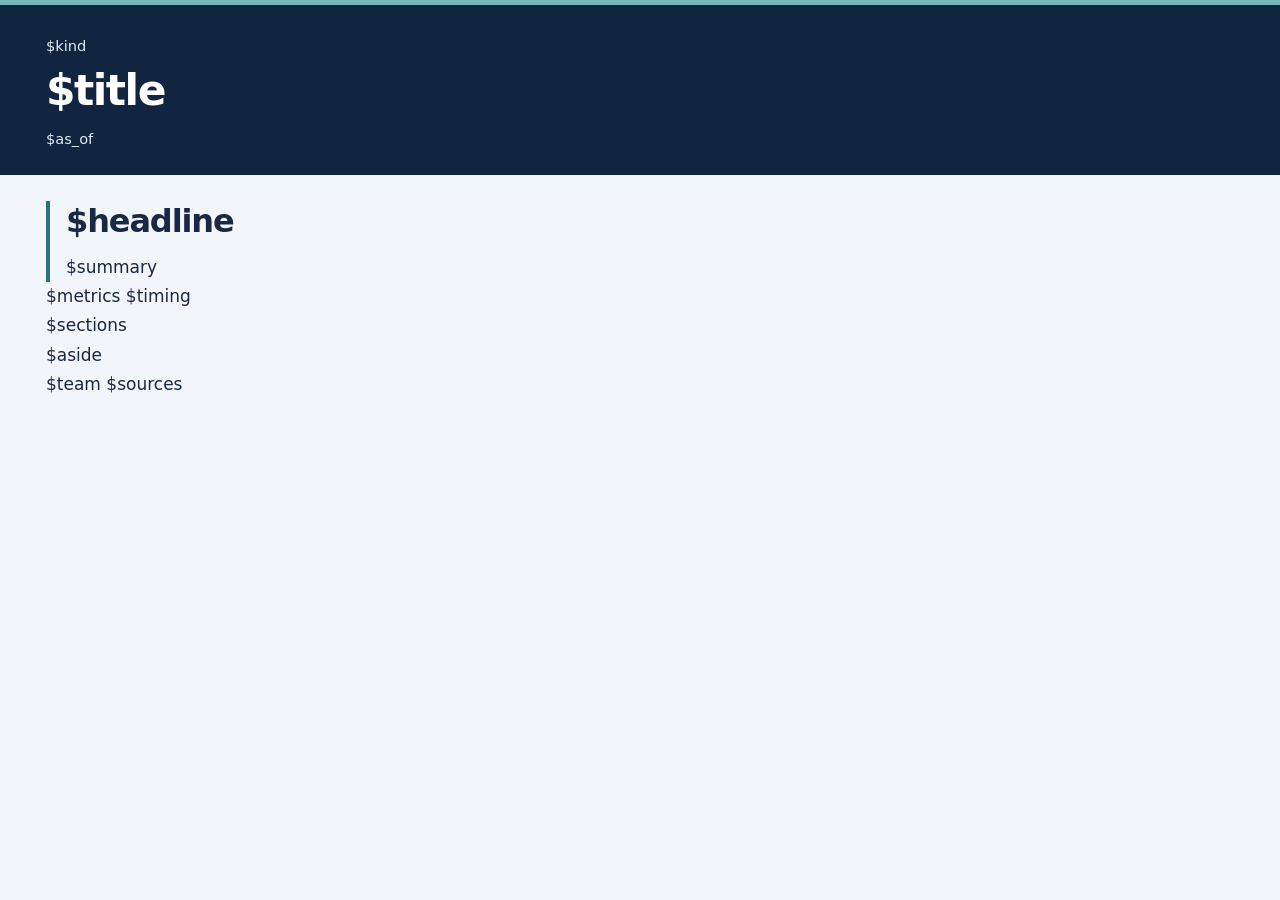
==== .agents/skills/us-stock-research/assets/report.html @ a82ef30c "주식 리서치 하네스 1.6.0 공개 Co-Authored-By: Claude Fable 5.2 <noreply@anthropic.com>" ====
<!doctype html>
<html lang="ko">
<head>
  <meta charset="utf-8">
  <meta name="viewport" content="width=device-width, initial-scale=1">
  <title>$title · 미국주식 리서치</title>
  <style>
    :root {
      color-scheme: light;
      --ink: #182943;
      --muted: #50617a;
      --navy: #112541;
      --blue: #1a547b;
      --line: #d8e1ea;
      --paper: #fff;
      --surface: #f2f5f9;
      --font: Inter, "Pretendard", "Noto Sans KR", "Apple SD Gothic Neo", "Malgun Gothic", system-ui, sans-serif;
    }

    *, *::before, *::after { box-sizing: border-box; }
    body { margin: 0; color: var(--ink); background: var(--surface); font: 17px/1.72 var(--font); }
    a { color: var(--blue); text-underline-offset: .18em; }
    a:focus-visible, .table-wrap:focus-visible { outline: 2px solid var(--blue); outline-offset: 3px; }
    h1, h2, h3, p, dl, dd { margin: 0; }
    h1, h2, h3 { line-height: 1.3; text-wrap: balance; }
    h1, h2, h3, p, dt, dd, th, td { word-break: keep-all; overflow-wrap: break-word; line-break: strict; }
    p { text-wrap: pretty; }
    p + p { margin-top: .7em; }
    .measure { font-variant-numeric: tabular-nums; white-space: nowrap; }

    .report { max-width: 850px; margin: 32px auto; background: var(--paper); }
    .masthead, .report-body { padding-inline: clamp(18px, 5.5vw, 46px); }
    .masthead { padding-block: 28px 24px; color: #fff; background: var(--navy); border-top: 5px solid #79b8ba; }
    .report-type, .as-of { color: #e0eaf4; font-size: .86em; }
    .masthead h1 { margin: 5px 0 8px; font-size: clamp(1.9rem, 5vw, 2.65rem); letter-spacing: -.035em; }
    .as-of { margin: 0; }
    .report-body { padding-block: 26px 38px; }

    .thesis { padding-inline-start: 16px; border-inline-start: 4px solid #2c7376; }
    .thesis h2 { margin-bottom: 10px; font-size: clamp(1.48rem, 4.2vw, 2rem); letter-spacing: -.035em; }
    .thesis p, .section p, .timing-note p { max-width: 40rem; }

    .metrics { display: grid; grid-template-columns: repeat(3, minmax(0, 1fr)); gap: 1px; margin: 26px 0 30px; border: 1px solid var(--line); background: var(--line); }
    .metric { min-width: 0; padding: 12px 13px; background: #f5f8fa; }
    .metric dt, .metric-note { color: var(--muted); font-size: .88em; line-height: 1.5; }
    .metric dt { font-weight: 650; }
    .metric-value { margin: 3px 0 5px; font-size: clamp(1.25rem, 3.2vw, 1.67rem); font-weight: 750; line-height: 1.25; letter-spacing: -.03em; }

    .timing { margin-block: 26px 31px; }
    .timing h2, .section h2, .panel h2, .team h2, .sources h2 { margin-bottom: 12px; font-size: 1.24em; letter-spacing: -.025em; }
    .timing ul { padding: 0; margin: 0; list-style: none; border-top: 1px solid var(--line); }
    .timing li { display: grid; grid-template-columns: minmax(0, 11rem) minmax(0, 1fr); gap: 12px; padding: 13px 14px; border-bottom: 1px solid var(--line); }
    .timing li:first-child { background: #eef6f5; }
    .timing h3, .timing-trigger { font-size: 1em; line-height: 1.47; font-weight: 730; }
    .timing h3 { color: #194d50; }
    .timing li p + p { margin-top: 5px; }
    .timing-note { margin-top: 11px; font-size: .9em; color: var(--muted); }
    .timing-note p + p { margin-top: .3em; }

    .columns { display: grid; grid-template-columns: minmax(0, 2fr) minmax(0, 1fr); gap: 22px; margin-top: 27px; align-items: start; }
    .columns.single { grid-template-columns: minmax(0, 1fr); }
    .analysis { min-width: 0; }
    .section, .team, .sources { border-top: 1px solid var(--line); }
    .section { padding: 21px 0; }
    .section:last-child { padding-bottom: 0; }
    .panel { padding: 14px; background: #f5f8fa; border-top: 2px solid #2c7376; }
    .panel + .panel { margin-top: 16px; }
    .panel ul { margin: 0; padding: 0; list-style: none; }
    .panel li + li, .panel dl > div + div { margin-top: 10px; padding-top: 10px; border-top: 1px solid var(--line); }
    .panel h3, .panel dt { font-weight: 700; }
    .panel p, .panel dd { margin-top: 3px; font-size: .91em; }

    .table-wrap { max-width: 100%; overflow-x: auto; margin-top: 14px; }
    table { width: 100%; border-collapse: collapse; font-size: .93em; }
    caption { padding: 0 0 7px; text-align: left; font-weight: 650; }
    th, td { padding: 9px 10px; text-align: left; vertical-align: top; border-bottom: 1px solid var(--line); }
    thead th { background: #edf3f7; }
    tbody th { font-weight: 650; }

    .refs { display: inline; margin-inline-start: .3em; font-size: .74em; white-space: nowrap; vertical-align: super; line-height: 0; }
    .refs a + a { margin-inline-start: .25em; }
    .refs a { font-weight: 650; text-decoration: none; }
    .refs a:hover { text-decoration: underline; }
    .evidence { margin-top: 6px; font-size: .84em; color: var(--muted); }
    .team, .sources { margin-top: 24px; padding-top: 15px; }
    .sources ol { margin: 0; padding-inline-start: 1.5em; font-size: .88em; }
    .sources li { padding-inline-start: .1em; overflow-wrap: anywhere; }
    .sources li + li { margin-top: .2em; }
    .sources li:target { background: #eef3f8; }
    .team dl { display: grid; grid-template-columns: repeat(2, minmax(0, 1fr)); gap: 9px 16px; }
    .team dl > div { font-size: .91em; }
    .team dt { font-weight: 700; }
    .team dd { color: var(--muted); }

    @media screen and (max-width: 850px) {
      .report { margin: 0; }
    }

    @media screen and (max-width: 680px) {
      .columns, .team dl { grid-template-columns: minmax(0, 1fr); }
      .timing li { grid-template-columns: minmax(0, 1fr); gap: 4px; padding: 13px 12px; }
    }

    @media screen and (max-width: 530px) {
      .metrics { grid-template-columns: minmax(0, 1fr); }
      .metric { display: grid; grid-template-columns: minmax(0, 1fr) auto; align-items: baseline; column-gap: 10px; }
      .metric-value { margin: 0; }
      .metric-note { grid-column: 1 / -1; margin-top: 4px; }
      th, td { padding-inline: 7px; }
      .table-wrap { font-size: .94em; }
      td .measure { white-space: normal; }
    }

    @media print {
      @page {
        size: A4;
        margin: 15mm 17mm 17mm;
        @bottom-right { content: counter(page) " / " counter(pages); color: #50617a; font: 9pt system-ui; }
      }
      body { font-size: 11.75pt; line-height: 1.53; background: #fff; print-color-adjust: exact; }
      .report { max-width: none; margin: 0; }
      .masthead, .report-body { padding-inline: 0; }
      .masthead { padding-block: 0 9pt; color: var(--navy); background: #fff; border-top: 0; border-bottom: 2pt solid var(--navy); }
      .report-type, .as-of { color: var(--muted); }
      .masthead h1 { font-size: 22pt; margin: 3pt 0; }
      .report-body { padding-block: 13pt 0; }
      .thesis { padding-inline-start: 9pt; border-inline-start-width: 2pt; }
      .thesis h2 { font-size: 17pt; margin-bottom: 5pt; }
      .metrics { margin: 11pt 0 13pt; break-inside: avoid; }
      .metric { padding: 6pt 8pt; }
      .metric-value { font-size: 14pt; }
      .timing { margin-block: 11pt 0; }
      .timing h2, .section h2, .panel h2, .team h2, .sources h2 { margin-bottom: 5pt; }
      .timing li { grid-template-columns: minmax(0, 8.3rem) minmax(0, 1fr); padding: 7pt 7pt; gap: 7pt; }
      .timing-note { margin-top: 7pt; }
      .columns { display: block; margin-top: 12pt; }
      .has-timing .columns { break-before: page; margin-top: 0; }
      aside { margin-top: 10pt; }
      .section { padding: 7pt 0 8pt; }
      .section p + p { margin-top: .48em; }
      .table-wrap { overflow: visible; margin-top: 7pt; }
      th, td { padding: 4pt 6pt; }
      h2, h3, caption { break-after: avoid; }
      p { orphans: 2; widows: 2; }
      .timing li, .panel, tr, .team dl > div, .sources li { break-inside: avoid; }
      .team, .sources { margin-top: 9pt; padding-top: 6pt; }
      .team dl { gap: 3pt 11pt; }
      .team dl > div { display: flex; flex-wrap: wrap; column-gap: 5pt; }
      .sources ol { display: grid; grid-template-columns: repeat(2, minmax(0, 1fr)); gap: 2pt 16pt; }
      .sources li + li { margin-top: 0; }
    }
  </style>
</head>
<body>
  <main class="report$report_class" aria-labelledby="report-title">
    <header class="masthead">
      <p class="report-type">$kind</p>
      <h1 id="report-title">$title</h1>
      <p class="as-of">$as_of</p>
    </header>
    <div class="report-body">
      <section class="thesis" aria-labelledby="thesis-title">
        <h2 id="thesis-title">$headline</h2>
        $summary
      </section>
      $metrics
      $timing
      <div class="columns$column_class">
        <div class="analysis">
          $sections
        </div>
        $aside
      </div>
      $team
      $sources
    </div>
  </main>
</body>
</html>
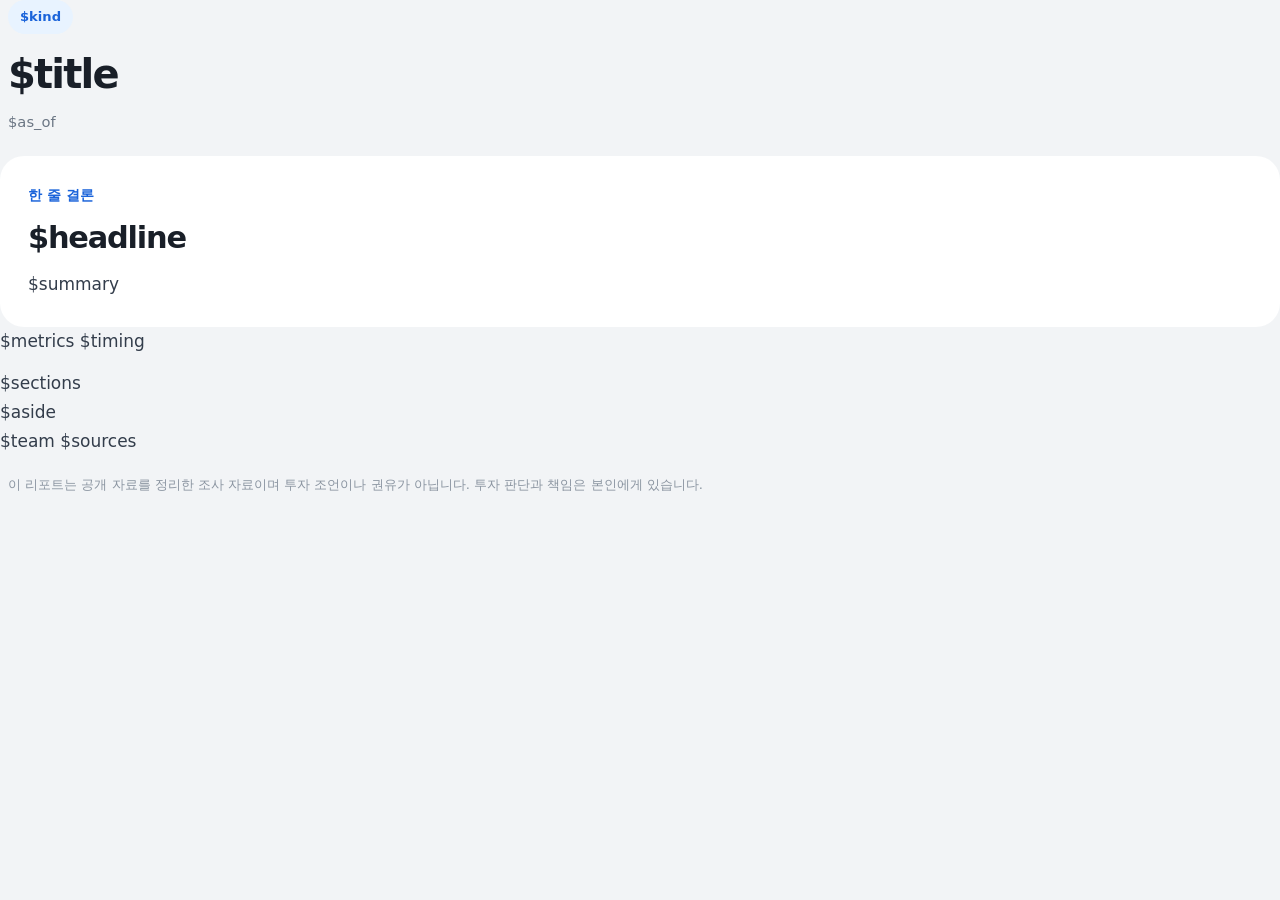
==== commit d3b716d1: "2.4.0: 세무 팀, 오픈소스 28개 평가, 토스 스타일 리포트, 일봉 연결 - 세무 팀: 역할 4명과 스킬 4개, harness/tax.py (해외주식 양도세, 증여세, 증권거" ====
--- a/.agents/skills/us-stock-research/assets/report.html
+++ b/.agents/skills/us-stock-research/assets/report.html
@@ -3,151 +3,151 @@
 <head>
   <meta charset="utf-8">
   <meta name="viewport" content="width=device-width, initial-scale=1">
-  <title>$title · 미국주식 리서치</title>
+  <title>$title · 리서치 리포트</title>
   <style>
     :root {
       color-scheme: light;
-      --ink: #182943;
-      --muted: #50617a;
-      --navy: #112541;
-      --blue: #1a547b;
-      --line: #d8e1ea;
+      --ink: #191f28;
+      --body: #333d4b;
+      --muted: #6b7684;
+      --faint: #8b95a1;
+      --blue: #3182f6;
+      --blue-ink: #1b64da;
+      --tint: #e8f3ff;
+      --line: #e5e8eb;
+      --fill: #f2f4f6;
       --paper: #fff;
-      --surface: #f2f5f9;
-      --font: Inter, "Pretendard", "Noto Sans KR", "Apple SD Gothic Neo", "Malgun Gothic", system-ui, sans-serif;
+      --up: #f04452;
+      --radius: 24px;
+      --font: "Pretendard Variable", Pretendard, -apple-system, BlinkMacSystemFont, "Apple SD Gothic Neo", "Noto Sans KR", "Malgun Gothic", system-ui, sans-serif;
     }
 
     *, *::before, *::after { box-sizing: border-box; }
-    body { margin: 0; color: var(--ink); background: var(--surface); font: 17px/1.72 var(--font); }
-    a { color: var(--blue); text-underline-offset: .18em; }
-    a:focus-visible, .table-wrap:focus-visible { outline: 2px solid var(--blue); outline-offset: 3px; }
+    body { margin: 0; color: var(--body); background: var(--fill); font: 17px/1.7 var(--font); -webkit-font-smoothing: antialiased; }
+    a { color: var(--blue-ink); text-decoration: none; }
+    a:hover { text-decoration: underline; text-underline-offset: .18em; }
+    a:focus-visible, .table-wrap:focus-visible { outline: 2px solid var(--blue); outline-offset: 3px; border-radius: 6px; }
     h1, h2, h3, p, dl, dd { margin: 0; }
-    h1, h2, h3 { line-height: 1.3; text-wrap: balance; }
+    h1, h2, h3 { color: var(--ink); line-height: 1.32; letter-spacing: -.03em; text-wrap: balance; }
     h1, h2, h3, p, dt, dd, th, td { word-break: keep-all; overflow-wrap: break-word; line-break: strict; }
     p { text-wrap: pretty; }
-    p + p { margin-top: .7em; }
+    p + p { margin-top: .75em; }
     .measure { font-variant-numeric: tabular-nums; white-space: nowrap; }
 
-    .report { max-width: 850px; margin: 32px auto; background: var(--paper); }
-    .masthead, .report-body { padding-inline: clamp(18px, 5.5vw, 46px); }
-    .masthead { padding-block: 28px 24px; color: #fff; background: var(--navy); border-top: 5px solid #79b8ba; }
-    .report-type, .as-of { color: #e0eaf4; font-size: .86em; }
-    .masthead h1 { margin: 5px 0 8px; font-size: clamp(1.9rem, 5vw, 2.65rem); letter-spacing: -.035em; }
-    .as-of { margin: 0; }
-    .report-body { padding-block: 26px 38px; }
+    .report { max-width: 760px; margin: 0 auto; padding: 44px 20px 56px; }
+    .masthead { padding: 0 8px 22px; }
+    .report-type { display: inline-block; padding: 6px 12px; border-radius: 999px; background: var(--tint); color: var(--blue-ink); font-size: .82rem; font-weight: 700; }
+    .masthead h1 { margin: 14px 0 8px; font-size: clamp(1.9rem, 6vw, 2.5rem); font-weight: 800; letter-spacing: -.045em; }
+    .as-of { color: var(--muted); font-size: .92rem; }
+    .report-body > * + *, .analysis > * + *, aside > * + * { margin-top: 14px; }
 
-    .thesis { padding-inline-start: 16px; border-inline-start: 4px solid #2c7376; }
-    .thesis h2 { margin-bottom: 10px; font-size: clamp(1.48rem, 4.2vw, 2rem); letter-spacing: -.035em; }
-    .thesis p, .section p, .timing-note p { max-width: 40rem; }
+    .thesis, .timing, .section, .panel, .team, .sources, .market-context { padding: 28px; border-radius: var(--radius); background: var(--paper); }
+    .thesis::before { content: "한 줄 결론"; display: block; margin-bottom: 10px; color: var(--blue-ink); font-size: .86rem; font-weight: 700; }
+    .thesis h2 { margin-bottom: 12px; font-size: clamp(1.45rem, 4.6vw, 1.9rem); font-weight: 800; letter-spacing: -.04em; }
+    .thesis p { color: var(--body); }
 
-    .metrics { display: grid; grid-template-columns: repeat(3, minmax(0, 1fr)); gap: 1px; margin: 26px 0 30px; border: 1px solid var(--line); background: var(--line); }
-    .metric { min-width: 0; padding: 12px 13px; background: #f5f8fa; }
-    .metric dt, .metric-note { color: var(--muted); font-size: .88em; line-height: 1.5; }
-    .metric dt { font-weight: 650; }
-    .metric-value { margin: 3px 0 5px; font-size: clamp(1.25rem, 3.2vw, 1.67rem); font-weight: 750; line-height: 1.25; letter-spacing: -.03em; }
+    .metrics { display: grid; grid-template-columns: repeat(3, minmax(0, 1fr)); gap: 10px; }
+    .metric { min-width: 0; padding: 20px; border-radius: 20px; background: var(--paper); }
+    .metric dt { color: var(--muted); font-size: .88rem; font-weight: 600; }
+    .metric-value { margin: 6px 0 6px; color: var(--ink); font-size: clamp(1.4rem, 4vw, 1.8rem); font-weight: 800; line-height: 1.2; letter-spacing: -.04em; }
+    .metric-note { color: var(--faint); font-size: .82rem; line-height: 1.5; }
 
-    .timing { margin-block: 26px 31px; }
-    .timing h2, .section h2, .panel h2, .team h2, .sources h2 { margin-bottom: 12px; font-size: 1.24em; letter-spacing: -.025em; }
-    .timing ul { padding: 0; margin: 0; list-style: none; border-top: 1px solid var(--line); }
-    .timing li { display: grid; grid-template-columns: minmax(0, 11rem) minmax(0, 1fr); gap: 12px; padding: 13px 14px; border-bottom: 1px solid var(--line); }
-    .timing li:first-child { background: #eef6f5; }
-    .timing h3, .timing-trigger { font-size: 1em; line-height: 1.47; font-weight: 730; }
-    .timing h3 { color: #194d50; }
-    .timing li p + p { margin-top: 5px; }
-    .timing-note { margin-top: 11px; font-size: .9em; color: var(--muted); }
+    .timing h2, .section h2, .panel h2, .team h2, .sources h2, .market-context h2 { margin-bottom: 14px; font-size: 1.22rem; font-weight: 750; }
+    .timing ul { display: grid; gap: 8px; padding: 0; margin: 0; list-style: none; }
+    .timing li { display: grid; gap: 8px; padding: 18px 20px; border-radius: 18px; background: var(--fill); }
+    .timing li:first-child { background: var(--tint); }
+    .timing h3 { justify-self: start; padding: 4px 11px; border-radius: 999px; background: var(--paper); color: var(--muted); font-size: .82rem; font-weight: 700; letter-spacing: 0; }
+    .timing li:first-child h3 { background: var(--blue); color: #fff; }
+    .timing-trigger { color: var(--ink); font-size: 1.06rem; font-weight: 750; line-height: 1.45; letter-spacing: -.02em; }
+    .timing li p + p { margin-top: 4px; }
+    .timing li div > p:not(.timing-trigger) { color: var(--body); font-size: .95rem; }
+    .timing-note { margin-top: 14px; color: var(--faint); font-size: .86rem; }
     .timing-note p + p { margin-top: .3em; }
 
-    .columns { display: grid; grid-template-columns: minmax(0, 2fr) minmax(0, 1fr); gap: 22px; margin-top: 27px; align-items: start; }
-    .columns.single { grid-template-columns: minmax(0, 1fr); }
-    .analysis { min-width: 0; }
-    .section, .team, .sources { border-top: 1px solid var(--line); }
-    .section { padding: 21px 0; }
-    .section:last-child { padding-bottom: 0; }
-    .panel { padding: 14px; background: #f5f8fa; border-top: 2px solid #2c7376; }
-    .panel + .panel { margin-top: 16px; }
+    .columns { display: block; }
+    .section p { color: var(--body); }
+    aside { display: grid; gap: 14px; margin-top: 14px; }
+    .panel { background: var(--paper); }
     .panel ul { margin: 0; padding: 0; list-style: none; }
-    .panel li + li, .panel dl > div + div { margin-top: 10px; padding-top: 10px; border-top: 1px solid var(--line); }
-    .panel h3, .panel dt { font-weight: 700; }
-    .panel p, .panel dd { margin-top: 3px; font-size: .91em; }
+    .panel li + li, .panel dl > div + div { margin-top: 14px; padding-top: 14px; border-top: 1px solid var(--line); }
+    .panel h3, .panel dt { color: var(--ink); font-size: 1rem; font-weight: 700; letter-spacing: -.02em; }
+    .panel p, .panel dd { margin-top: 3px; color: var(--muted); font-size: .93rem; }
 
-    .table-wrap { max-width: 100%; overflow-x: auto; margin-top: 14px; }
-    table { width: 100%; border-collapse: collapse; font-size: .93em; }
-    caption { padding: 0 0 7px; text-align: left; font-weight: 650; }
-    th, td { padding: 9px 10px; text-align: left; vertical-align: top; border-bottom: 1px solid var(--line); }
-    thead th { background: #edf3f7; }
-    tbody th { font-weight: 650; }
+    .table-wrap { max-width: 100%; overflow-x: auto; margin-top: 16px; border-radius: 16px; border: 1px solid var(--line); }
+    table { width: 100%; border-collapse: collapse; font-size: .92rem; }
+    caption { padding: 14px 16px 10px; text-align: left; color: var(--ink); font-weight: 700; }
+    th, td { padding: 11px 16px; text-align: left; vertical-align: top; border-top: 1px solid var(--line); }
+    thead th { background: var(--fill); color: var(--muted); font-size: .84rem; font-weight: 600; white-space: nowrap; }
+    tbody th { color: var(--ink); font-weight: 650; }
+    td { font-variant-numeric: tabular-nums; }
 
-    .refs { display: inline; margin-inline-start: .3em; font-size: .74em; white-space: nowrap; vertical-align: super; line-height: 0; }
-    .refs a + a { margin-inline-start: .25em; }
-    .refs a { font-weight: 650; text-decoration: none; }
-    .refs a:hover { text-decoration: underline; }
-    .evidence { margin-top: 6px; font-size: .84em; color: var(--muted); }
-    .team, .sources { margin-top: 24px; padding-top: 15px; }
-    .sources ol { margin: 0; padding-inline-start: 1.5em; font-size: .88em; }
-    .sources li { padding-inline-start: .1em; overflow-wrap: anywhere; }
-    .sources li + li { margin-top: .2em; }
-    .sources li:target { background: #eef3f8; }
-    .team dl { display: grid; grid-template-columns: repeat(2, minmax(0, 1fr)); gap: 9px 16px; }
-    .team dl > div { font-size: .91em; }
-    .team dt { font-weight: 700; }
-    .team dd { color: var(--muted); }
-
-    @media screen and (max-width: 850px) {
-      .report { margin: 0; }
-    }
+    .refs { display: inline; margin-inline-start: .3em; font-size: .7em; white-space: nowrap; vertical-align: super; line-height: 0; }
+    .refs a { color: var(--blue-ink); font-weight: 700; }
+    .refs a + a { margin-inline-start: .2em; }
+    .evidence { margin-top: 12px; color: var(--faint); font-size: .84rem; }
+    .team dl { display: grid; grid-template-columns: repeat(2, minmax(0, 1fr)); gap: 8px; }
+    .team dl > div { padding: 14px 16px; border-radius: 14px; background: var(--fill); font-size: .92rem; }
+    .team dt { color: var(--ink); font-weight: 700; }
+    .team dd { margin-top: 2px; color: var(--muted); }
+    .sources { background: transparent; padding: 20px 8px 0; }
+    .sources h2 { font-size: 1rem; color: var(--muted); }
+    .sources ol { margin: 0; padding-inline-start: 1.4em; color: var(--faint); font-size: .84rem; }
+    .sources li { overflow-wrap: anywhere; }
+    .sources li + li { margin-top: .25em; }
+    .sources li:target { background: var(--tint); border-radius: 6px; }
+    .sources a { color: var(--muted); }
+    .disclaimer { margin: 18px 8px 0; color: var(--faint); font-size: .82rem; line-height: 1.6; }
 
     @media screen and (max-width: 680px) {
-      .columns, .team dl { grid-template-columns: minmax(0, 1fr); }
-      .timing li { grid-template-columns: minmax(0, 1fr); gap: 4px; padding: 13px 12px; }
+      body { font-size: 16px; }
+      .report { padding: 28px 12px 40px; }
+      .thesis, .timing, .section, .panel, .team, .sources, .market-context { padding: 22px 20px; border-radius: 20px; }
+      .sources { padding: 16px 8px 0; }
+      .team dl { grid-template-columns: minmax(0, 1fr); }
+      .timing li { padding: 16px; }
     }
 
     @media screen and (max-width: 530px) {
-      .metrics { grid-template-columns: minmax(0, 1fr); }
-      .metric { display: grid; grid-template-columns: minmax(0, 1fr) auto; align-items: baseline; column-gap: 10px; }
-      .metric-value { margin: 0; }
+      .metrics { grid-template-columns: minmax(0, 1fr); gap: 8px; }
+      .metric { display: grid; grid-template-columns: minmax(0, 1fr) auto; align-items: baseline; column-gap: 10px; padding: 16px 18px; border-radius: 16px; }
+      .metric-value { margin: 0; font-size: 1.35rem; }
       .metric-note { grid-column: 1 / -1; margin-top: 4px; }
-      th, td { padding-inline: 7px; }
-      .table-wrap { font-size: .94em; }
+      th, td { padding: 10px 12px; }
       td .measure { white-space: normal; }
     }
 
     @media print {
       @page {
         size: A4;
-        margin: 15mm 17mm 17mm;
-        @bottom-right { content: counter(page) " / " counter(pages); color: #50617a; font: 9pt system-ui; }
+        margin: 14mm 15mm 16mm;
+        @bottom-right { content: counter(page) " / " counter(pages); color: #8b95a1; font: 9pt system-ui; }
       }
-      body { font-size: 11.75pt; line-height: 1.53; background: #fff; print-color-adjust: exact; }
-      .report { max-width: none; margin: 0; }
-      .masthead, .report-body { padding-inline: 0; }
-      .masthead { padding-block: 0 9pt; color: var(--navy); background: #fff; border-top: 0; border-bottom: 2pt solid var(--navy); }
-      .report-type, .as-of { color: var(--muted); }
-      .masthead h1 { font-size: 22pt; margin: 3pt 0; }
-      .report-body { padding-block: 13pt 0; }
-      .thesis { padding-inline-start: 9pt; border-inline-start-width: 2pt; }
-      .thesis h2 { font-size: 17pt; margin-bottom: 5pt; }
-      .metrics { margin: 11pt 0 13pt; break-inside: avoid; }
-      .metric { padding: 6pt 8pt; }
-      .metric-value { font-size: 14pt; }
-      .timing { margin-block: 11pt 0; }
-      .timing h2, .section h2, .panel h2, .team h2, .sources h2 { margin-bottom: 5pt; }
-      .timing li { grid-template-columns: minmax(0, 8.3rem) minmax(0, 1fr); padding: 7pt 7pt; gap: 7pt; }
-      .timing-note { margin-top: 7pt; }
-      .columns { display: block; margin-top: 12pt; }
-      .has-timing .columns { break-before: page; margin-top: 0; }
-      aside { margin-top: 10pt; }
-      .section { padding: 7pt 0 8pt; }
-      .section p + p { margin-top: .48em; }
-      .table-wrap { overflow: visible; margin-top: 7pt; }
-      th, td { padding: 4pt 6pt; }
+      body { font-size: 10.5pt; line-height: 1.55; background: #fff; print-color-adjust: exact; -webkit-print-color-adjust: exact; }
+      .report { max-width: none; margin: 0; padding: 0; }
+      .masthead { padding: 0 0 10pt; }
+      .masthead h1 { font-size: 22pt; margin: 6pt 0 3pt; }
+      .report-body > * + *, .analysis > * + *, aside > * + * { margin-top: 8pt; }
+      .thesis, .timing, .section, .panel, .team, .market-context { padding: 12pt 14pt; border-radius: 12pt; border: 1px solid var(--line); }
+      .thesis { background: var(--tint); border-color: transparent; }
+      .thesis h2 { font-size: 16pt; margin-bottom: 5pt; }
+      .metrics { gap: 6pt; break-inside: avoid; }
+      .metric { padding: 9pt 10pt; border-radius: 10pt; border: 1px solid var(--line); }
+      .metric-value { font-size: 15pt; margin: 2pt 0; }
+      .timing h2, .section h2, .panel h2, .team h2, .sources h2, .market-context h2 { margin-bottom: 6pt; font-size: 12.5pt; }
+      .timing ul { gap: 5pt; }
+      .timing li { padding: 8pt 10pt; border-radius: 9pt; gap: 4pt; }
+      aside { margin-top: 8pt; gap: 8pt; }
+      .table-wrap { overflow: visible; margin-top: 7pt; border-radius: 8pt; }
+      th, td { padding: 4.5pt 7pt; }
       h2, h3, caption { break-after: avoid; }
       p { orphans: 2; widows: 2; }
-      .timing li, .panel, tr, .team dl > div, .sources li { break-inside: avoid; }
-      .team, .sources { margin-top: 9pt; padding-top: 6pt; }
-      .team dl { gap: 3pt 11pt; }
-      .team dl > div { display: flex; flex-wrap: wrap; column-gap: 5pt; }
-      .sources ol { display: grid; grid-template-columns: repeat(2, minmax(0, 1fr)); gap: 2pt 16pt; }
+      .timing li, .panel, tr, .team dl > div, .sources li, .metric, .section, .team, .thesis, .table-wrap { break-inside: avoid; }
+      .team dl { gap: 5pt; }
+      .team dl > div { padding: 6pt 8pt; border-radius: 7pt; }
+      .sources { padding: 8pt 0 0; }
+      .sources ol { display: grid; grid-template-columns: repeat(2, minmax(0, 1fr)); gap: 2pt 16pt; font-size: 8.5pt; }
       .sources li + li { margin-top: 0; }
+      .disclaimer { margin: 8pt 0 0; font-size: 8.5pt; }
     }
   </style>
 </head>
@@ -173,6 +173,7 @@
       </div>
       $team
       $sources
+      <p class="disclaimer">이 리포트는 공개 자료를 정리한 조사 자료이며 투자 조언이나 권유가 아닙니다. 투자 판단과 책임은 본인에게 있습니다.</p>
     </div>
   </main>
 </body>
